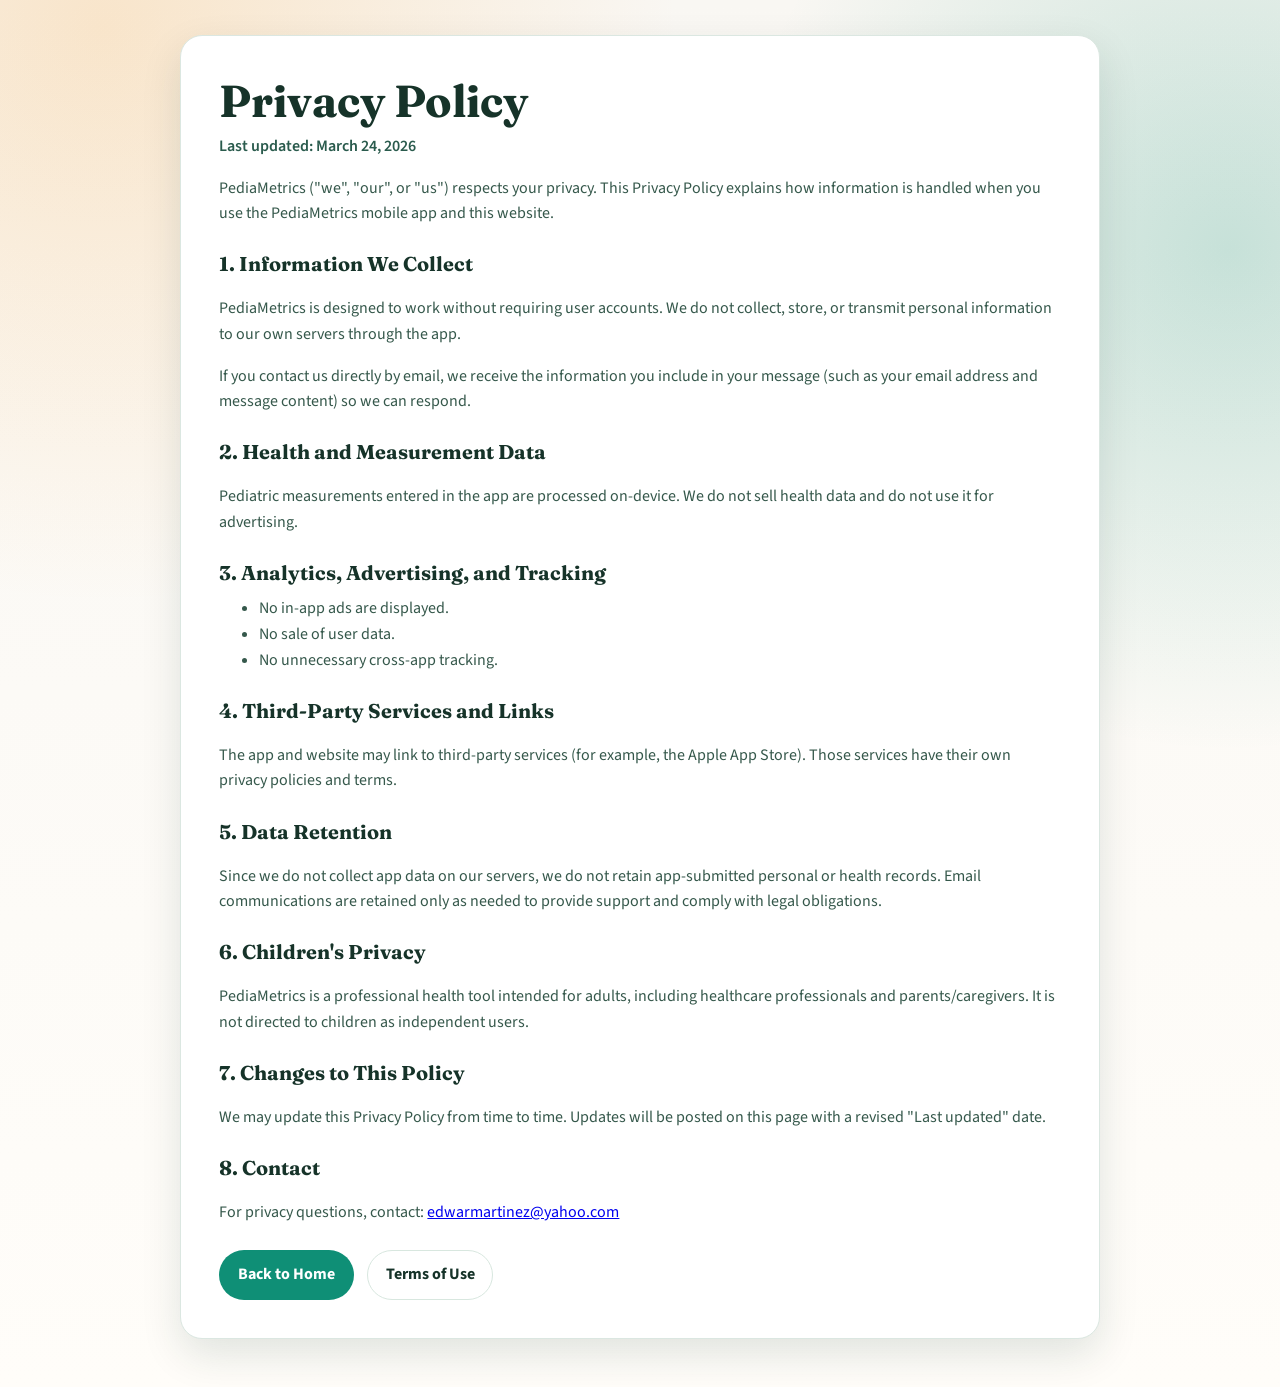
==== privacy-policy.html @ 7e011aa3 "Add privacy policy" ====
<!doctype html>
<html lang="en">
  <head>
    <meta charset="UTF-8" />
    <meta name="viewport" content="width=device-width, initial-scale=1.0" />
    <title>Privacy Policy | PediaMetrics</title>
    <meta
      name="description"
      content="Privacy Policy for PediaMetrics, a pediatric growth assessment app."
    />
    <link rel="preconnect" href="https://fonts.googleapis.com" />
    <link rel="preconnect" href="https://fonts.gstatic.com" crossorigin />
    <link
      href="https://fonts.googleapis.com/css2?family=Fraunces:opsz,wght@9..144,500;9..144,700&family=Source+Sans+3:wght@400;500;600;700&display=swap"
      rel="stylesheet"
    />
    <style>
      :root {
        --bg: #f9f7f3;
        --bg-soft: #fffdf9;
        --surface: #ffffff;
        --ink: #163329;
        --ink-soft: #35584b;
        --accent: #0f8f76;
        --border: #dbe7e1;
        --radius: 20px;
        --shadow: 0 16px 40px rgba(9, 53, 41, 0.12);
      }

      * {
        box-sizing: border-box;
      }

      html,
      body {
        margin: 0;
        padding: 0;
      }

      body {
        font-family: "Source Sans 3", "Trebuchet MS", sans-serif;
        color: var(--ink);
        background:
          radial-gradient(circle at 8% 2%, rgba(246, 164, 59, 0.22), transparent 32%),
          radial-gradient(circle at 96% 18%, rgba(15, 143, 118, 0.22), transparent 30%),
          linear-gradient(180deg, var(--bg) 0%, var(--bg-soft) 100%);
        line-height: 1.6;
      }

      .page-shell {
        width: min(920px, 92vw);
        margin: 0 auto;
        padding: 2.2rem 0 3rem;
      }

      .policy-card {
        background: var(--surface);
        border: 1px solid var(--border);
        border-radius: calc(var(--radius) + 2px);
        box-shadow: var(--shadow);
        padding: clamp(1.2rem, 3vw, 2.4rem);
      }

      h1,
      h2 {
        font-family: "Fraunces", Georgia, serif;
        margin-top: 0;
      }

      h1 {
        line-height: 1.15;
        margin-bottom: 0.5rem;
        font-size: clamp(1.8rem, 3.8vw, 2.8rem);
      }

      h2 {
        margin: 1.35rem 0 0.45rem;
        font-size: 1.25rem;
      }

      p,
      li {
        color: var(--ink-soft);
      }

      ul {
        margin-top: 0.35rem;
      }

      .meta {
        margin: 0 0 1rem;
        color: #2a5b4d;
        font-weight: 600;
      }

      .link-row {
        display: flex;
        flex-wrap: wrap;
        gap: 0.85rem;
        margin-top: 1.5rem;
      }

      .btn {
        display: inline-flex;
        align-items: center;
        justify-content: center;
        text-decoration: none;
        font-weight: 700;
        border-radius: 999px;
        padding: 0.7rem 1.1rem;
        border: 1px solid transparent;
        transition: transform 180ms ease;
      }

      .btn:hover {
        transform: translateY(-1px);
      }

      .btn-primary {
        background: var(--accent);
        color: #fff;
      }

      .btn-secondary {
        background: #fff;
        border-color: #d8e7df;
        color: var(--ink);
      }
    </style>
  </head>
  <body>
    <div class="page-shell">
      <article class="policy-card">
        <h1>Privacy Policy</h1>
        <p class="meta">Last updated: March 24, 2026</p>
        <p>
          PediaMetrics ("we", "our", or "us") respects your privacy. This Privacy Policy explains how information is
          handled when you use the PediaMetrics mobile app and this website.
        </p>

        <h2>1. Information We Collect</h2>
        <p>
          PediaMetrics is designed to work without requiring user accounts. We do not collect, store, or transmit
          personal information to our own servers through the app.
        </p>
        <p>
          If you contact us directly by email, we receive the information you include in your message (such as your
          email address and message content) so we can respond.
        </p>

        <h2>2. Health and Measurement Data</h2>
        <p>
          Pediatric measurements entered in the app are processed on-device. We do not sell health data and do not
          use it for advertising.
        </p>

        <h2>3. Analytics, Advertising, and Tracking</h2>
        <ul>
          <li>No in-app ads are displayed.</li>
          <li>No sale of user data.</li>
          <li>No unnecessary cross-app tracking.</li>
        </ul>

        <h2>4. Third-Party Services and Links</h2>
        <p>
          The app and website may link to third-party services (for example, the Apple App Store). Those services
          have their own privacy policies and terms.
        </p>

        <h2>5. Data Retention</h2>
        <p>
          Since we do not collect app data on our servers, we do not retain app-submitted personal or health records.
          Email communications are retained only as needed to provide support and comply with legal obligations.
        </p>

        <h2>6. Children's Privacy</h2>
        <p>
          PediaMetrics is a professional health tool intended for adults, including healthcare professionals and
          parents/caregivers. It is not directed to children as independent users.
        </p>

        <h2>7. Changes to This Policy</h2>
        <p>
          We may update this Privacy Policy from time to time. Updates will be posted on this page with a revised
          "Last updated" date.
        </p>

        <h2>8. Contact</h2>
        <p>
          For privacy questions, contact:
          <a href="mailto:edwarmartinez@yahoo.com">edwarmartinez@yahoo.com</a>
        </p>

        <div class="link-row">
          <a class="btn btn-primary" href="index.html">Back to Home</a>
          <a
            class="btn btn-secondary"
            href="https://www.apple.com/legal/internet-services/itunes/dev/stdeula/"
            target="_blank"
            rel="noopener noreferrer"
          >
            Terms of Use
          </a>
        </div>
      </article>
    </div>
  </body>
</html>
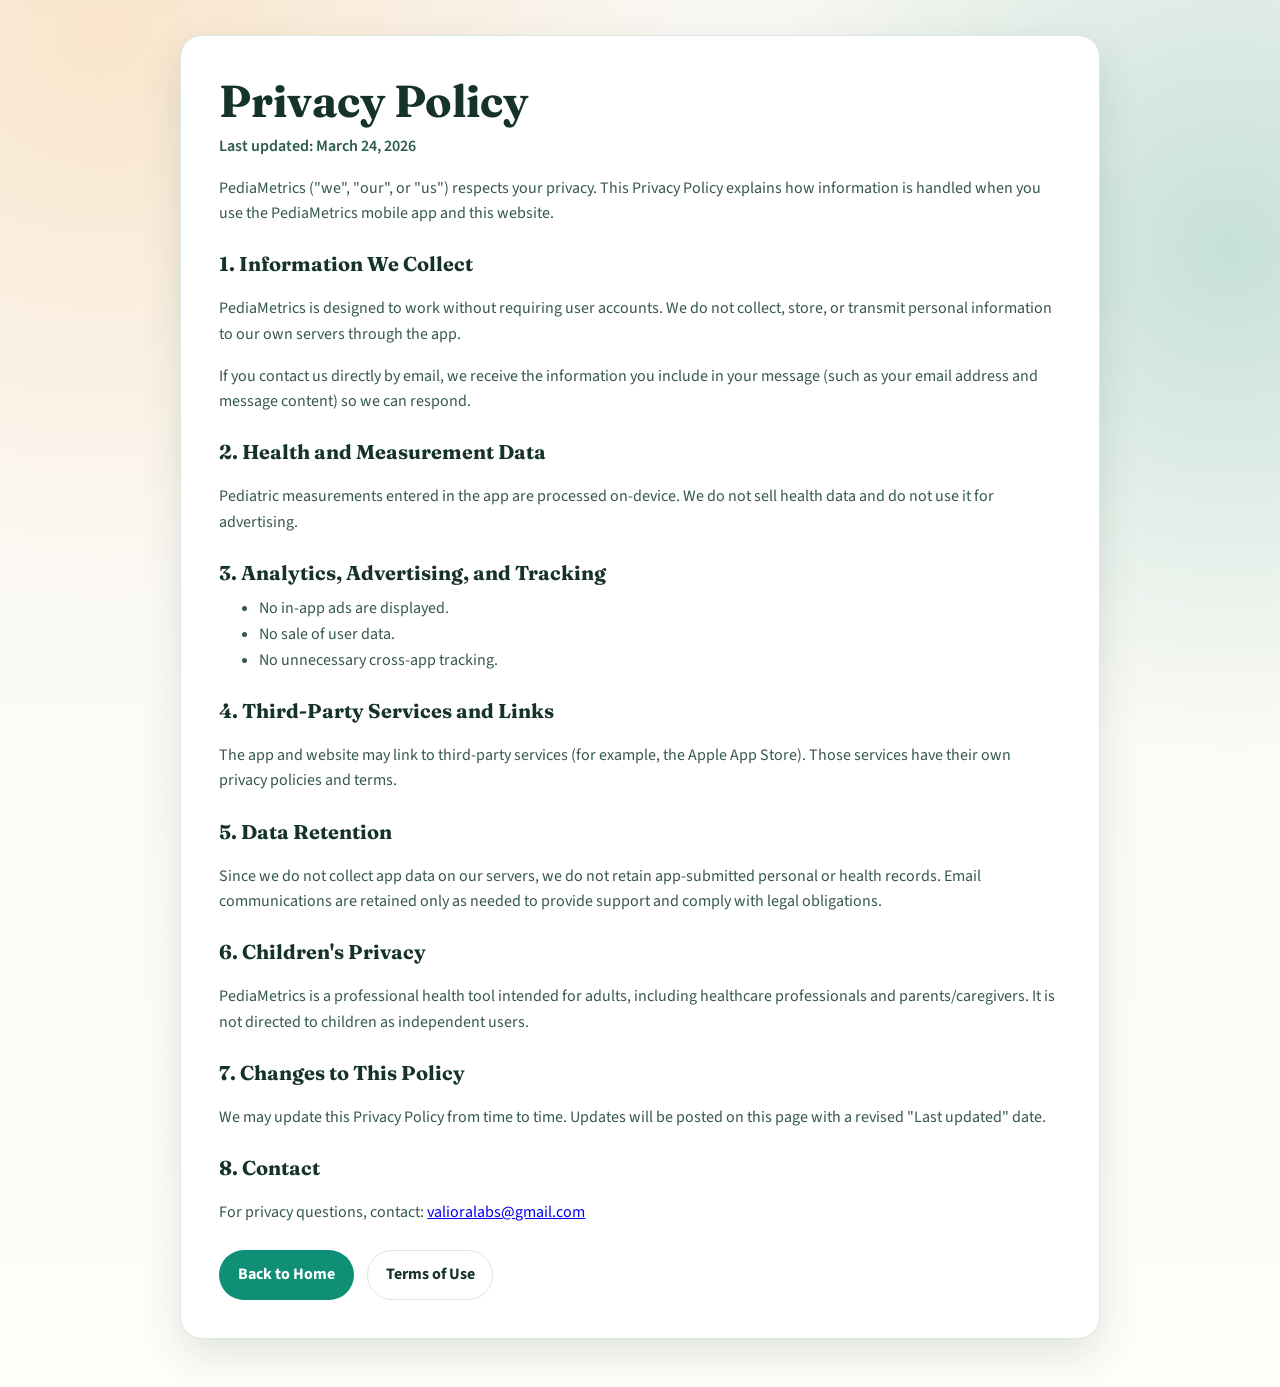
==== commit 33f04d48: "Update email" ====
--- a/privacy-policy.html
+++ b/privacy-policy.html
@@ -188,7 +188,7 @@
         <h2>8. Contact</h2>
         <p>
           For privacy questions, contact:
-          <a href="mailto:edwarmartinez@yahoo.com">edwarmartinez@yahoo.com</a>
+          <a href="mailto:valioralabs@gmail.com">valioralabs@gmail.com</a>
         </p>
 
         <div class="link-row">
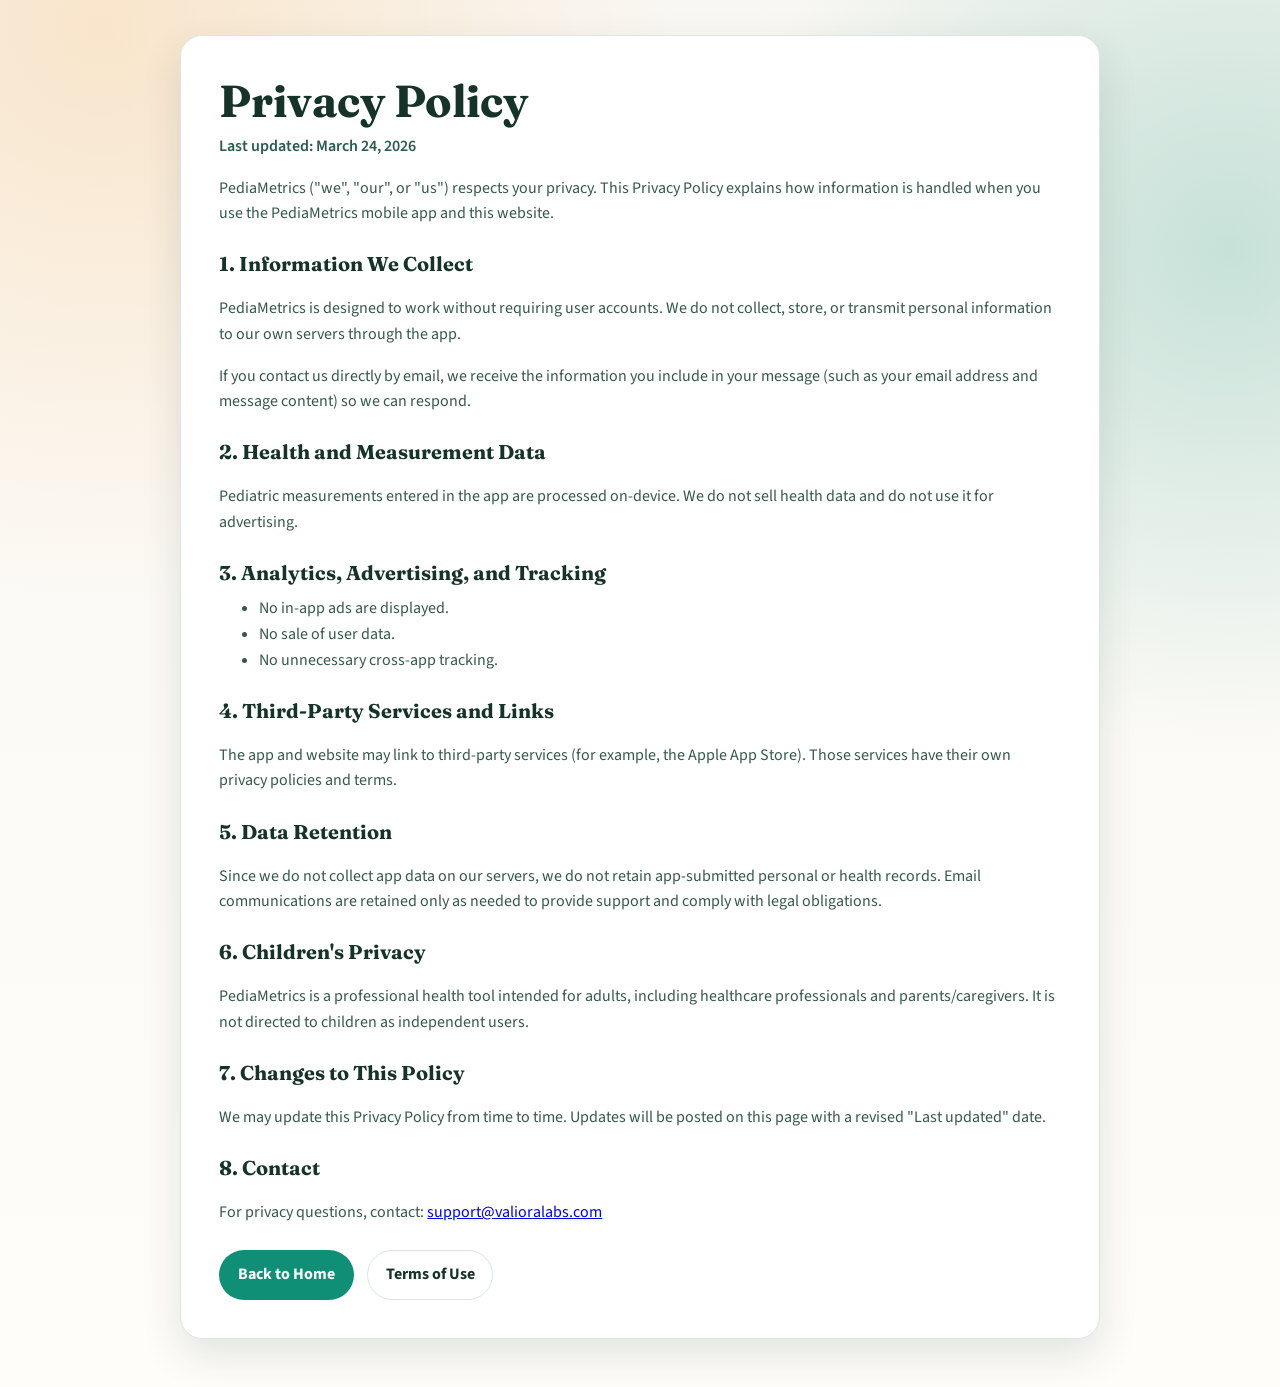
==== commit 233ae565: "Update email address" ====
--- a/privacy-policy.html
+++ b/privacy-policy.html
@@ -188,7 +188,7 @@
         <h2>8. Contact</h2>
         <p>
           For privacy questions, contact:
-          <a href="mailto:valioralabs@gmail.com">valioralabs@gmail.com</a>
+          <a href="mailto:support@valioralabs.com">support@valioralabs.com</a>
         </p>
 
         <div class="link-row">
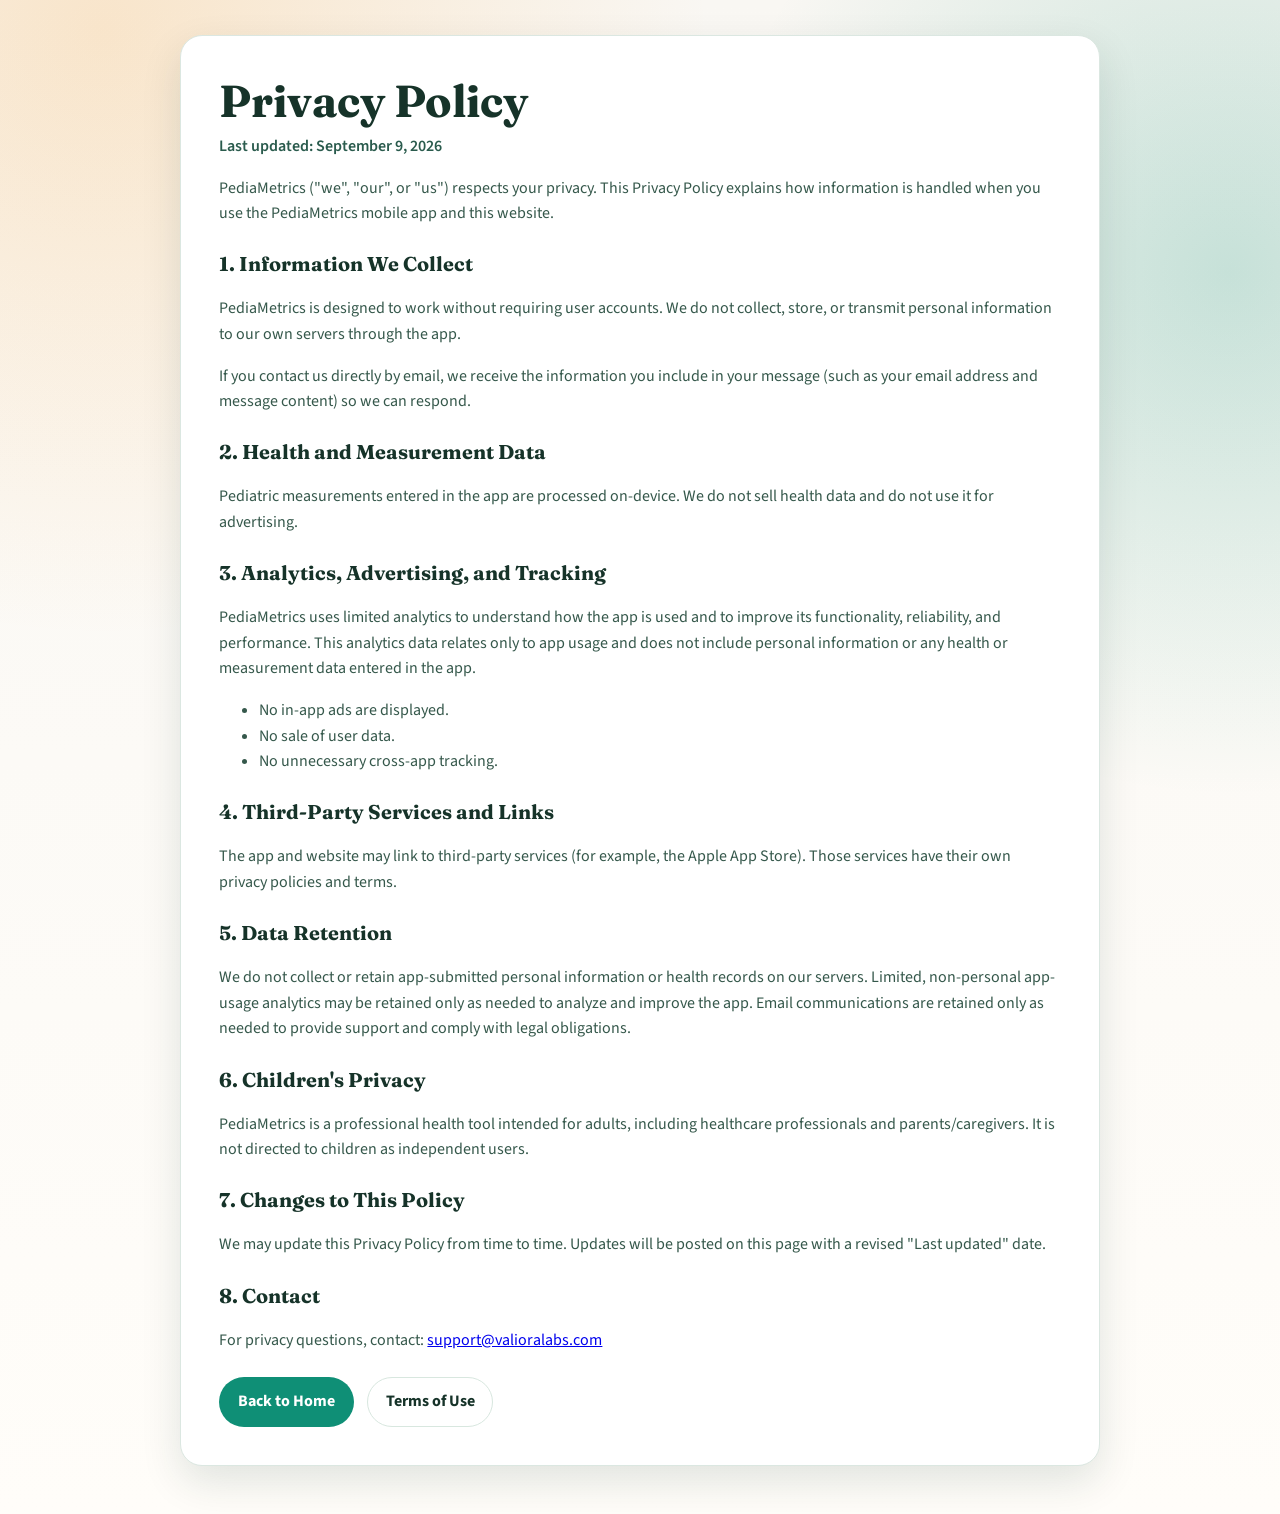
==== commit e73fcb12: "Update privacy policy" ====
--- a/privacy-policy.html
+++ b/privacy-policy.html
@@ -132,7 +132,7 @@
     <div class="page-shell">
       <article class="policy-card">
         <h1>Privacy Policy</h1>
-        <p class="meta">Last updated: March 24, 2026</p>
+        <p class="meta">Last updated: September 9, 2026</p>
         <p>
           PediaMetrics ("we", "our", or "us") respects your privacy. This Privacy Policy explains how information is
           handled when you use the PediaMetrics mobile app and this website.
@@ -155,6 +155,11 @@
         </p>
 
         <h2>3. Analytics, Advertising, and Tracking</h2>
+        <p>
+          PediaMetrics uses limited analytics to understand how the app is used and to improve its functionality,
+          reliability, and performance. This analytics data relates only to app usage and does not include personal
+          information or any health or measurement data entered in the app.
+        </p>
         <ul>
           <li>No in-app ads are displayed.</li>
           <li>No sale of user data.</li>
@@ -169,8 +174,9 @@
 
         <h2>5. Data Retention</h2>
         <p>
-          Since we do not collect app data on our servers, we do not retain app-submitted personal or health records.
-          Email communications are retained only as needed to provide support and comply with legal obligations.
+          We do not collect or retain app-submitted personal information or health records on our servers. Limited,
+          non-personal app-usage analytics may be retained only as needed to analyze and improve the app. Email
+          communications are retained only as needed to provide support and comply with legal obligations.
         </p>
 
         <h2>6. Children's Privacy</h2>
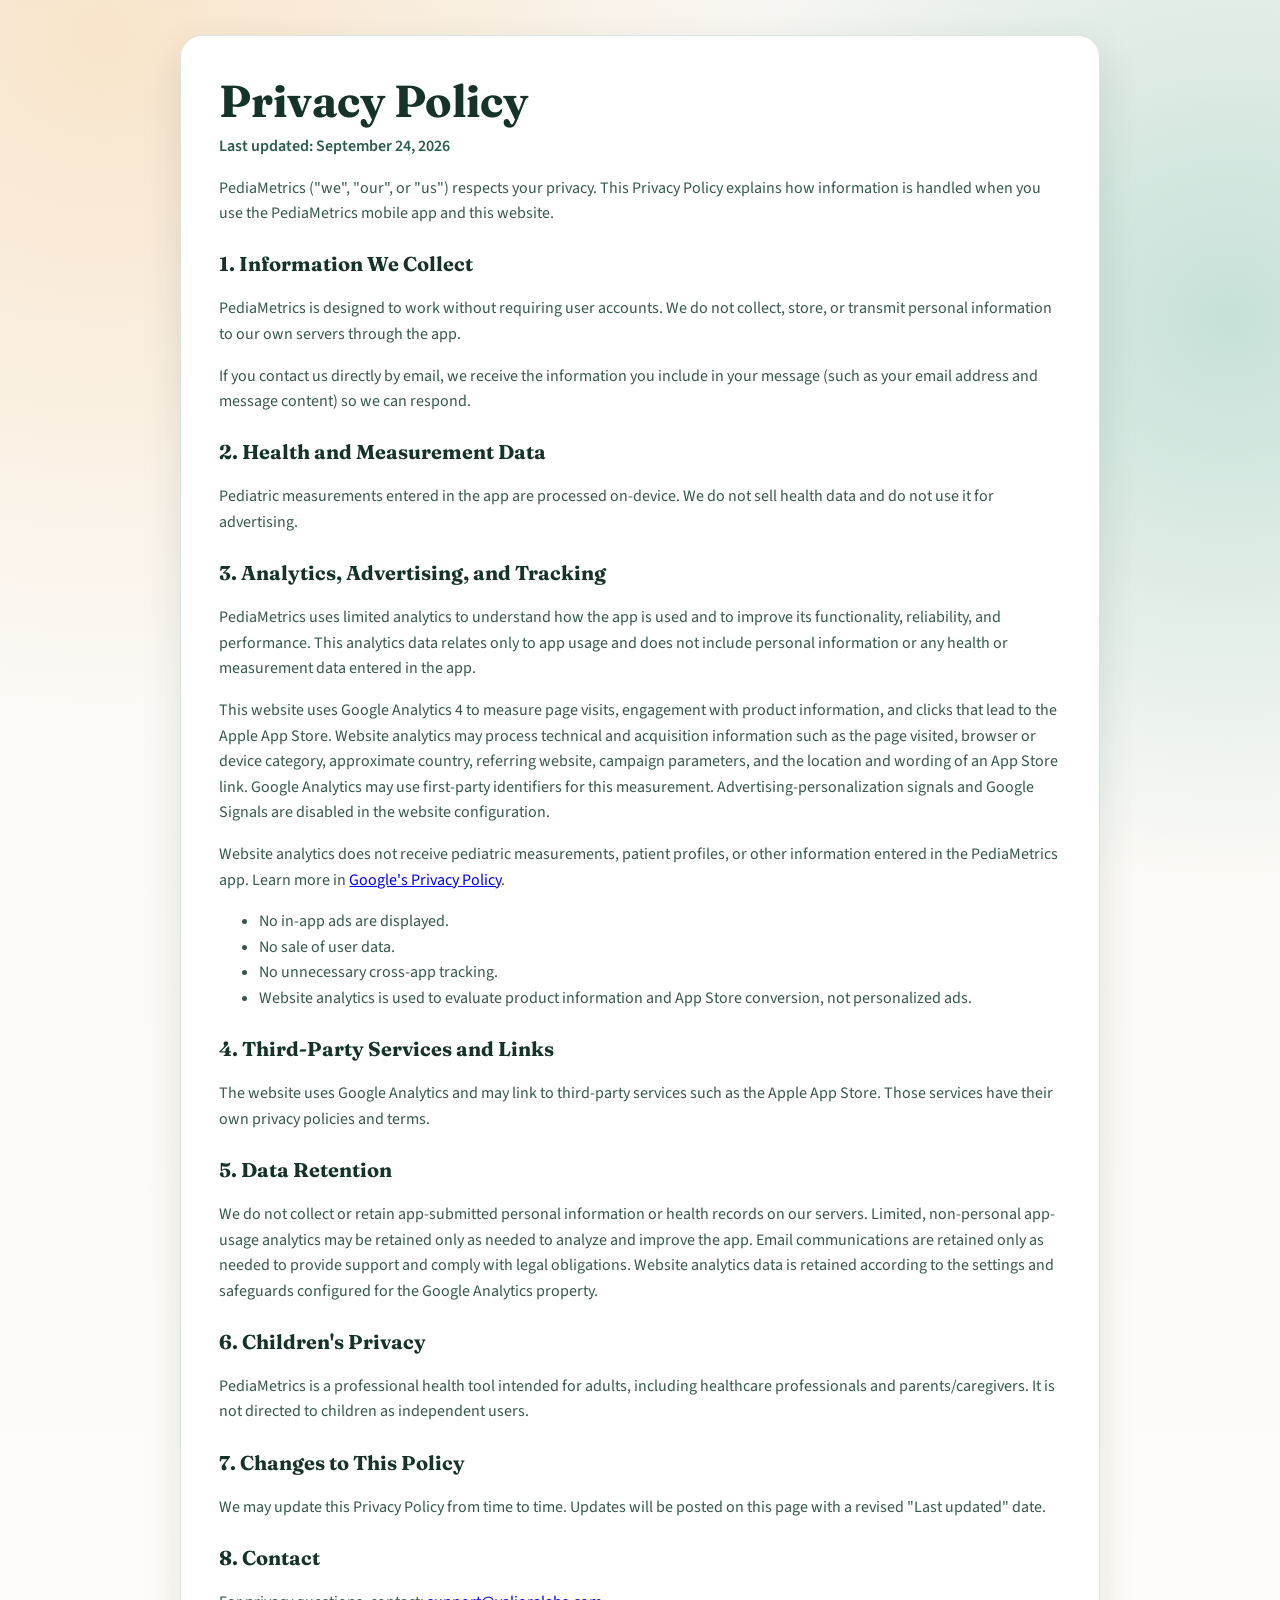
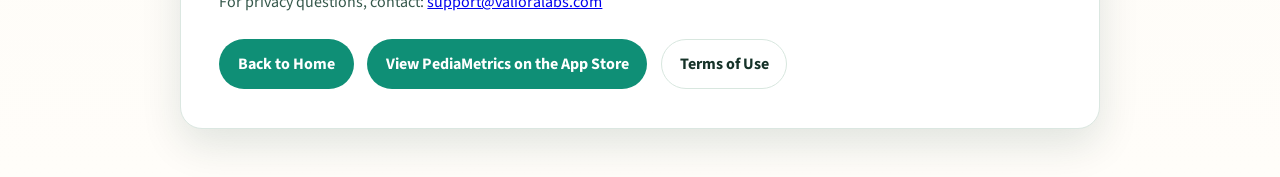
==== commit 039d434a: "Update Firebase" ====
--- a/privacy-policy.html
+++ b/privacy-policy.html
@@ -1,17 +1,44 @@
 <!doctype html>
 <html lang="en">
   <head>
+    <!-- Google tag (gtag.js) -->
+    <script async src="https://www.googletagmanager.com/gtag/js?id=GT-TWDJQSFV"></script>
+    <script>
+      window.dataLayer = window.dataLayer || [];
+      function gtag() {
+        window.dataLayer.push(arguments);
+      }
+      gtag("js", new Date());
+      gtag("config", "GT-TWDJQSFV", {
+        send_page_view: true,
+        allow_google_signals: false,
+        allow_ad_personalization_signals: false
+      });
+    </script>
     <meta charset="UTF-8" />
     <meta name="viewport" content="width=device-width, initial-scale=1.0" />
     <title>Privacy Policy | PediaMetrics</title>
     <meta
       name="description"
-      content="Privacy Policy for PediaMetrics, a pediatric growth assessment app."
+      content="Learn how PediaMetrics handles pediatric measurement data, local device storage, support emails, analytics, and third-party links."
     />
+    <meta name="robots" content="index, follow" />
+    <meta name="theme-color" content="#0b3158" />
+    <link rel="canonical" href="https://pediametrics.valioralabs.com/privacy-policy.html" />
+    <link rel="icon" href="assets/pediametrics-icon.webp" type="image/webp" />
+    <meta property="og:type" content="website" />
+    <meta property="og:site_name" content="PediaMetrics" />
+    <meta property="og:title" content="Privacy Policy | PediaMetrics" />
+    <meta
+      property="og:description"
+      content="How PediaMetrics handles pediatric measurement data, local device storage, analytics, and support communications."
+    />
+    <meta property="og:url" content="https://pediametrics.valioralabs.com/privacy-policy.html" />
+    <meta property="og:image" content="https://pediametrics.valioralabs.com/PediaMetricsLogo.png" />
     <link rel="preconnect" href="https://fonts.googleapis.com" />
     <link rel="preconnect" href="https://fonts.gstatic.com" crossorigin />
     <link
-      href="https://fonts.googleapis.com/css2?family=Fraunces:opsz,wght@9..144,500;9..144,700&family=Source+Sans+3:wght@400;500;600;700&display=swap"
+      href="https://fonts.googleapis.com/css2?family=Fraunces:opsz,wght@9..144,500;9..144,700&amp;family=Source+Sans+3:wght@400;500;600;700&amp;display=swap"
       rel="stylesheet"
     />
     <style>
@@ -128,11 +155,11 @@
       }
     </style>
   </head>
-  <body>
+  <body data-page-type="privacy_policy">
     <div class="page-shell">
       <article class="policy-card">
         <h1>Privacy Policy</h1>
-        <p class="meta">Last updated: September 9, 2026</p>
+        <p class="meta">Last updated: September 24, 2026</p>
         <p>
           PediaMetrics ("we", "our", or "us") respects your privacy. This Privacy Policy explains how information is
           handled when you use the PediaMetrics mobile app and this website.
@@ -159,24 +186,39 @@
           PediaMetrics uses limited analytics to understand how the app is used and to improve its functionality,
           reliability, and performance. This analytics data relates only to app usage and does not include personal
           information or any health or measurement data entered in the app.
+        </p>
+        <p>
+          This website uses Google Analytics 4 to measure page visits, engagement with product information, and clicks
+          that lead to the Apple App Store. Website analytics may process technical and acquisition information such as
+          the page visited, browser or device category, approximate country, referring website, campaign parameters,
+          and the location and wording of an App Store link. Google Analytics may use first-party identifiers for this
+          measurement. Advertising-personalization signals and Google Signals are disabled in the website configuration.
+        </p>
+        <p>
+          Website analytics does not receive pediatric measurements, patient profiles, or other information entered in
+          the PediaMetrics app. Learn more in
+          <a href="https://policies.google.com/privacy" target="_blank" rel="noopener noreferrer">Google's Privacy Policy</a>.
         </p>
         <ul>
           <li>No in-app ads are displayed.</li>
           <li>No sale of user data.</li>
           <li>No unnecessary cross-app tracking.</li>
+          <li>Website analytics is used to evaluate product information and App Store conversion, not personalized ads.</li>
         </ul>
 
         <h2>4. Third-Party Services and Links</h2>
         <p>
-          The app and website may link to third-party services (for example, the Apple App Store). Those services
-          have their own privacy policies and terms.
+          The website uses Google Analytics and may link to third-party services such as the Apple App Store. Those
+          services have their own privacy policies and terms.
         </p>
 
         <h2>5. Data Retention</h2>
         <p>
           We do not collect or retain app-submitted personal information or health records on our servers. Limited,
           non-personal app-usage analytics may be retained only as needed to analyze and improve the app. Email
-          communications are retained only as needed to provide support and comply with legal obligations.
+          communications are retained only as needed to provide support and comply with legal obligations. Website
+          analytics data is retained according to the settings and safeguards configured for the Google Analytics
+          property.
         </p>
 
         <h2>6. Children's Privacy</h2>
@@ -199,6 +241,16 @@
 
         <div class="link-row">
           <a class="btn btn-primary" href="index.html">Back to Home</a>
+          <a
+            class="btn btn-primary"
+            href="https://apps.apple.com/app/6756817829"
+            target="_blank"
+            rel="noopener noreferrer"
+            data-app-store-link
+            data-cta-location="privacy_policy"
+          >
+            View PediaMetrics on the App Store
+          </a>
           <a
             class="btn btn-secondary"
             href="https://www.apple.com/legal/internet-services/itunes/dev/stdeula/"
@@ -210,5 +262,6 @@
         </div>
       </article>
     </div>
+    <script src="analytics.js" defer></script>
   </body>
 </html>
